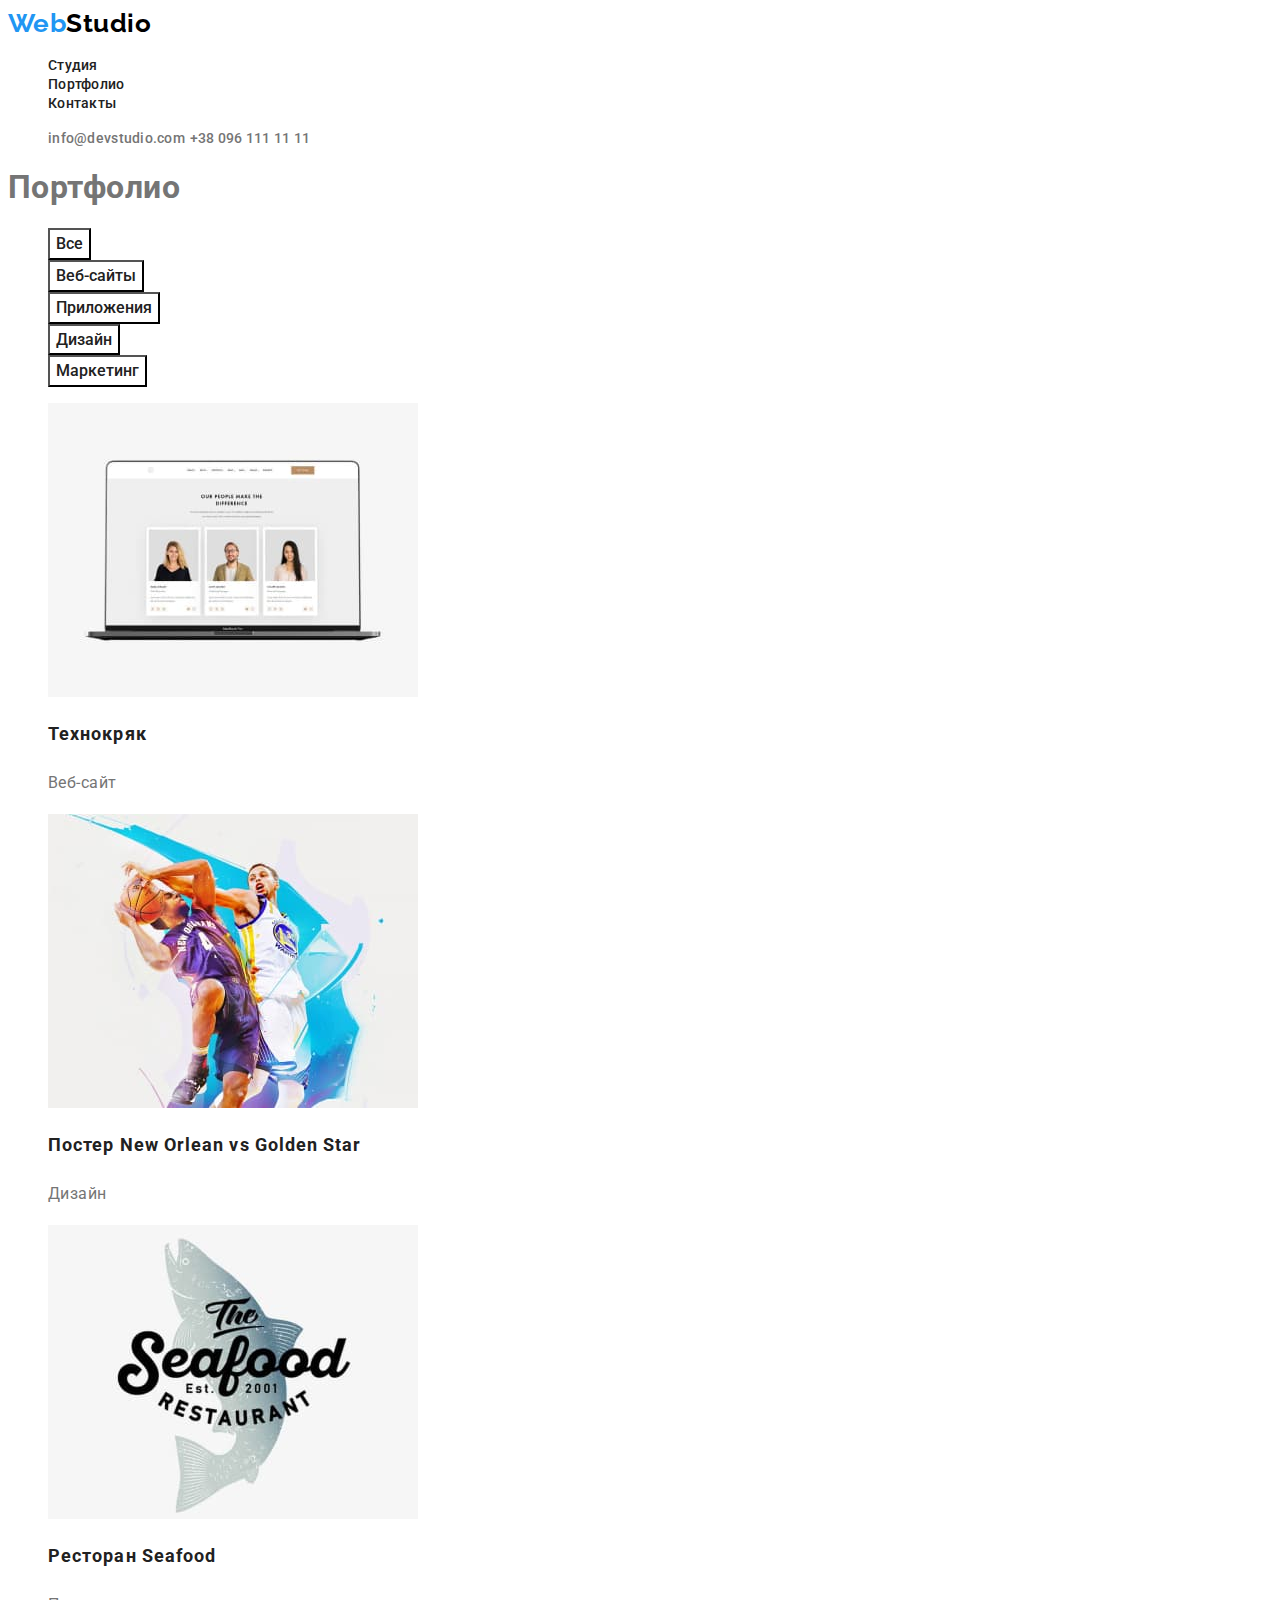
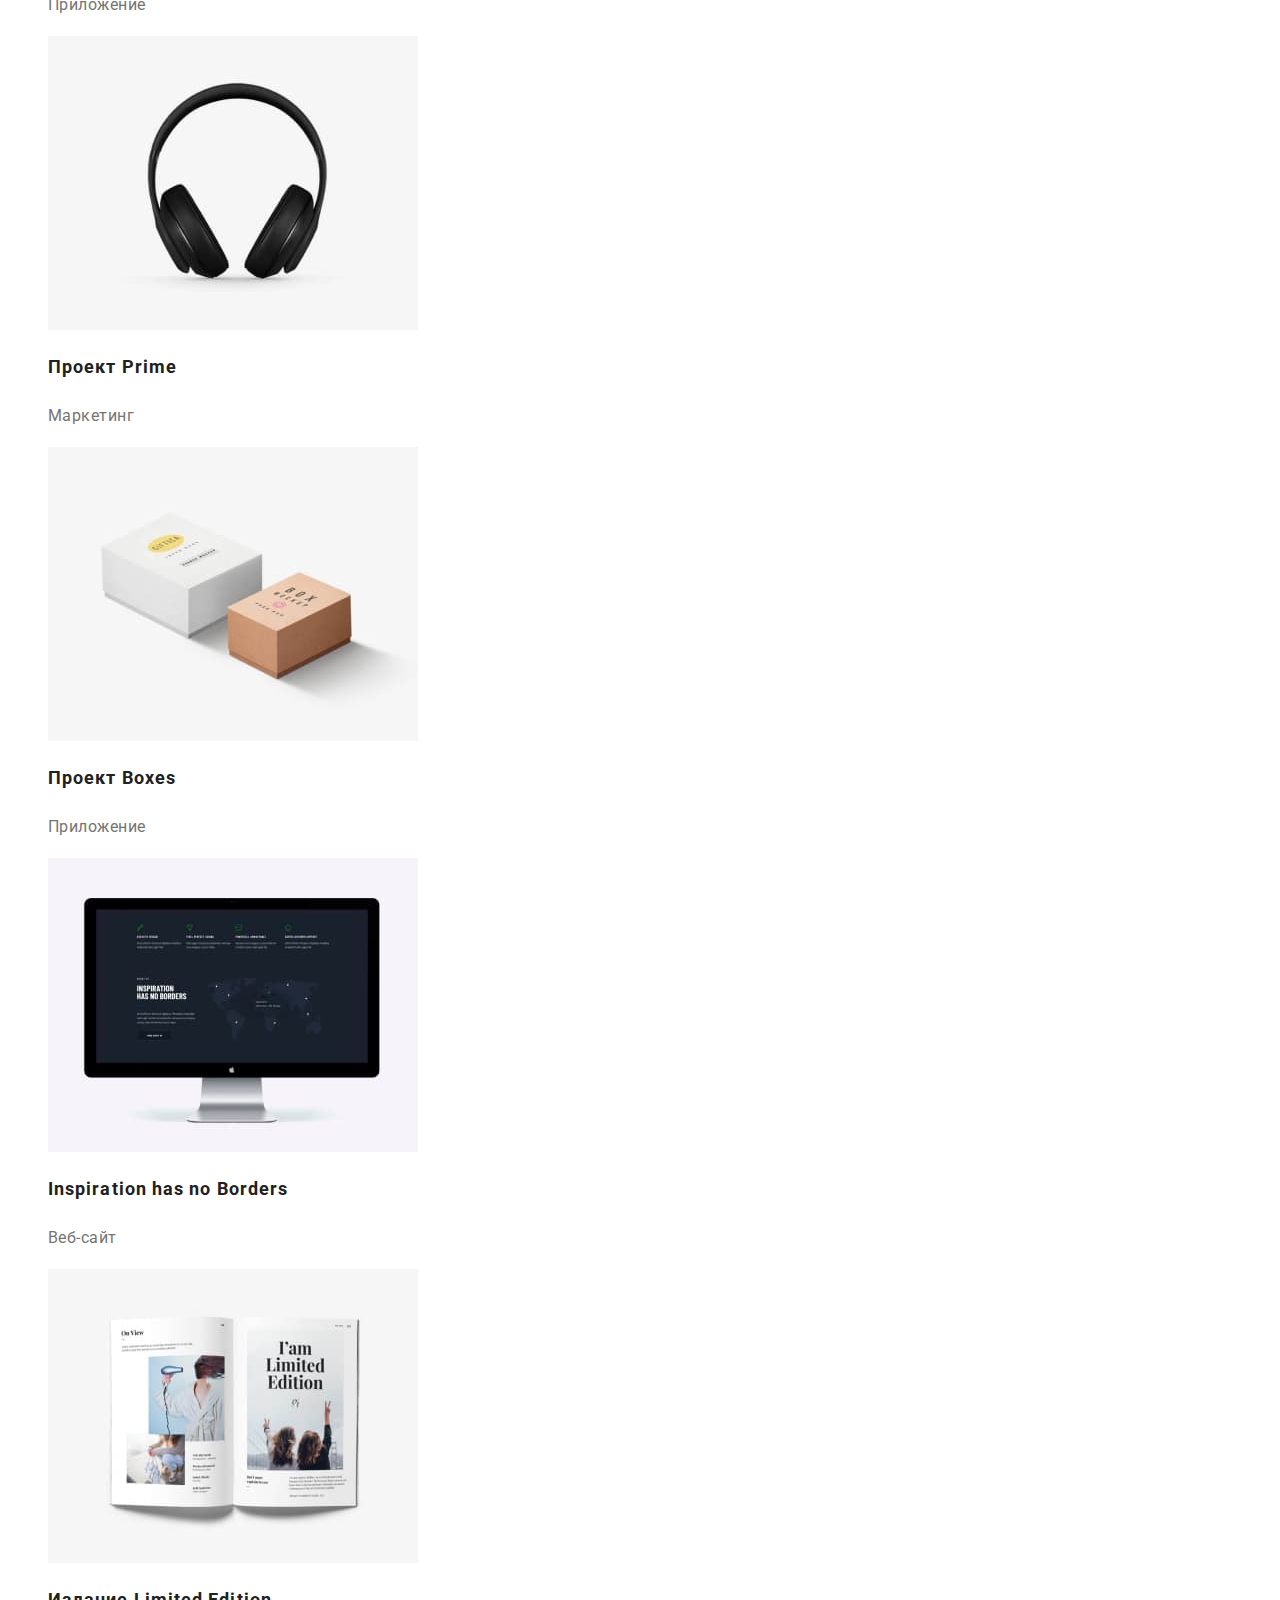
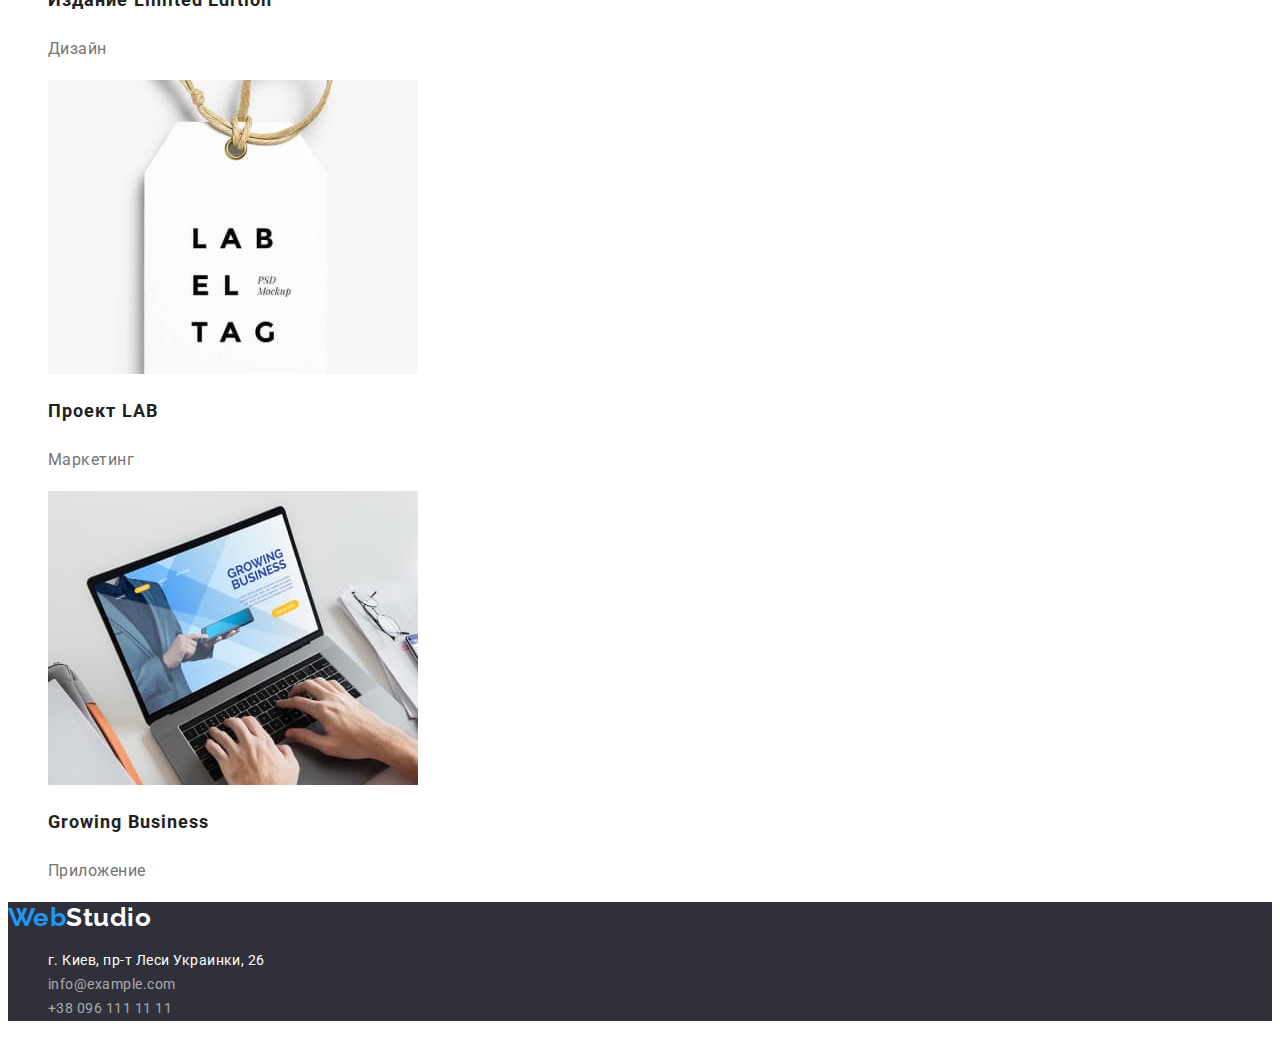
==== portfolio.html @ 88d092ef "с 2 на 3 Дз" ====
<!DOCTYPE html>
<html lang="ru">
  <head>
    <meta charset="UTF-8" />
    <meta http-equiv="X-UA-Compatible" content="IE=edge" />
    <meta name="viewport" content="width=device-width, initial-scale=1.0" />
    <title>WebStudio</title>
    <link rel="preconnect" href="https://fonts.googleapis.com" />
    <link rel="preconnect" href="https://fonts.gstatic.com" crossorigin />
    <link
      href="https://fonts.googleapis.com/css2?family=Raleway:wght@700&family=Roboto:wght@400;500;700;900&display=swap"
      rel="stylesheet"
    />
    <link rel="stylesheet" href="./css/styles.css" />
  </head>
  <body>
    <header>
      <nav>
        <a class="logo" href="./index.html">
          Web<span class="logo-header">Studio</span>
        </a>
        <ul>
          <li><a class="nav-link" href="./index.html">Студия</a></li>
          <li><a class="nav-link" href="./portfolio.html">Портфолио</a></li>
          <li><a class="nav-link" href="">Контакты</a></li>
        </ul>
      </nav>
      <ul>
        <li>
          <a class="contacts-link" href="mailto:info@devstudio.com"
            >info@devstudio.com</a
          >
          <a class="contacts-link" href="tel:+380961111111"
            >+38 096 111 11 11
          </a>
        </li>
      </ul>
    </header>
    <main>
      <section class="portfolio">
        <h1>Портфолио</h1>
        <ul>
          <li><button class="portfolio-buttons" type="button">Все</button></li>
          <li>
            <button class="portfolio-buttons" type="button">Веб-сайты</button>
          </li>
          <li>
            <button class="portfolio-buttons" type="button">Приложения</button>
          </li>
          <li>
            <button class="portfolio-buttons" type="button">Дизайн</button>
          </li>
          <li>
            <button class="portfolio-buttons" type="button">Маркетинг</button>
          </li>
        </ul>
        <ul class="works">
          <li>
            <img
              class="works-images"
              src="./img/img-portfolio1.jpg"
              alt="сайт резюме"
              width="370"
            />
            <h2 class="works-title">Технокряк</h2>
            <p class="works-text">Веб-сайт</p>
          </li>

          <li>
            <img
              class="works-images"
              src="./img/img-portfolio2.jpg"
              alt="два человека играют баскетбол"
              width="370"
            />
            <h2 class="works-title">Постер New Orlean vs Golden Star</h2>
            <p class="works-text">Дизайн</p>
          </li>

          <li>
            <img
              class="works-images"
              src="./img/img-portfolio3.jpg"
              alt="ресторан с рыбой"
              width="370"
            />
            <h2 class="works-title">Ресторан Seafood</h2>
            <p class="works-text">Приложение</p>
          </li>

          <li>
            <img
              class="works-images"
              src="./img/img-portfolio4.jpg"
              alt="наушники"
              width="370"
            />
            <h2 class="works-title">Проект Prime</h2>
            <p class="works-text">Маркетинг</p>
          </li>

          <li>
            <img
              class="works-images"
              src="./img/img-portfolio5.jpg"
              alt="две коробки"
              width="370"
            />
            <h2 class="works-title">Проект Boxes</h2>
            <p class="works-text">Приложение</p>
          </li>

          <li>
            <img
              class="works-images"
              src="./img/img-portfolio6.jpg"
              alt="монитор"
              width="370"
            />
            <h2 class="works-title">Inspiration has no Borders</h2>
            <p class="works-text">Веб-сайт</p>
          </li>

          <li>
            <img
              class="works-images"
              src="./img/img-portfolio7.jpg"
              alt="книга"
              width="370"
            />
            <h2 class="works-title">Издание Limited Edition</h2>
            <p class="works-text">Дизайн</p>
          </li>

          <li>
            <img
              class="works-images"
              src="./img/img-portfolio8.jpg"
              alt="бирка"
              width="370"
            />
            <h2 class="works-title">Проект LAB</h2>
            <p class="works-text">Маркетинг</p>
          </li>

          <li>
            <img
              class="works-images"
              src="./img/img-portfolio9.jpg"
              alt="работа за ноутбуком"
              width="370"
            />
            <h2 class="works-title">Growing Business</h2>
            <p class="works-text">Приложение</p>
          </li>
        </ul>
      </section>
    </main>
    <footer class="footer">
      <a href="/" class="logo"> Web<span class="logo-footer">Studio</span></a>
      <ul class="contacts-list list">
        <li>
          <address>
            <a
              class="footer-link"
              href="https://bit.ly/3pXMvUd"
              target="_blank"
              rel="noopener noreferrer"
              >г. Киев, пр-т Леси Украинки, 26</a
            >
          </address>
        </li>
        <li>
          <a class="footer-contacts" href="mailto:info@devstudio.com"
            >info@example.com</a
          >
        </li>
        <li>
          <a class="footer-contacts" href="tel:+380961111111"
            >+38 096 111 11 11</a
          >
        </li>
      </ul>
    </footer>
  </body>
</html>
---- css/styles.css ----
:root {
  --primary-text-color: #212121;
  --title-text-color: #757575;
  --accent-color: #2196f3;
  --primary-bg-color: #ffffff;
}

/* ---------------------------Глобальные настройки--------------------- */
body {
  background-color: #ffffff;
  color: var(--title-text-color);
  font-family: "Roboto", sans-serif;
  letter-spacing: 0.03em;
}
ul {
  list-style: none;
}

/* ---------------------------Сброс настроек списка--------------------- */

.list {
  list-style: none;
}

/* ---------------------------------Хедер----------------------------------- */

/* ----------------------Навигация (логотип)--------------------------- */

.logo {
  font-family: "Raleway";
  font-weight: 700;
  font-size: 26px;
  line-height: 1.19;
  text-decoration: none;

  color: var(--accent-color);
}

.logo-header {
  color: #000000;
}

/* ----------------------------Список страниц сайта----------------------- */

.nav-link {
  font-weight: 500;
  font-size: 14px;
  line-height: 1.14;
  letter-spacing: 0.02em;
  text-decoration: none;
  color: var(--primary-text-color);
}

.nav-link:hover,
.nav-link:focus {
  color: var(--accent-color);
}

.contacts-link {
  font-weight: 500;
  font-size: 14px;
  line-height: 1.14;
  letter-spacing: 0.02em;
  text-decoration: none;

  color: var(--title-text-color);
}
.contacts-link:hover,
.contacts-link:focus {
  color: var(--accent-color);
}
/* ---------------------------Мейн---------------------------- */

/* -----------------------------Герой------------------------------- */

.hero {
  background: #2f303a;
}

.primary-text {
  font-weight: 900;
  font-size: 44px;
  line-height: 1.36;
  text-align: center;
  letter-spacing: 0.06em;
  text-transform: uppercase;
  color: #ffffff;
}

.button {
  color: var(--primary-bg-color);
  background-color: var(--accent-color);
  font-weight: 700;
  font-size: 16px;
  line-height: 1.88;
  letter-spacing: 0.06em;
  cursor: pointer;
}

.button:hover,
.button:focus {
  background-color: #188ce8;
}

/* ---------------------------------Цытати------------------------------------ */

.quotes-list .title {
  color: var(--primary-text-color);
  font-weight: 700;
  font-size: 14px;
  line-height: 1.14;
  text-transform: uppercase;
}
.quotes-text {
  font-size: 14px;
  line-height: 1.71;

  color: #757575;
}

/* -----------------------------Чем мы заимаемся------------------------------- */
.section-title {
  font-weight: 700;
  font-size: 36px;
  line-height: 1.16;
  text-align: center;

  color: var(--primary-text-color);
}

/* ----------------------------Наша команда------------------------------- */

.team-name {
  font-weight: 500;
  font-size: 16px;
  line-height: 1.18;
  text-align: center;
  letter-spacing: 0.03em;

  color: var(--primary-text-color);
}

.team-profession {
  font-weight: 400;
  font-size: 16px;
  line-height: 1.18;
  text-align: center;
  letter-spacing: 0.03em;

  color: var(--title-text-color);
}

/* ----------------------------footer----------------------------- */

.footer {
  background-color: #2f303a;
}

.logo-footer {
  font-weight: 700;
  font-size: 26px;
  line-height: 1.19;

  color: #ffffff;
}

.footer-link {
  font-weight: 400;
  font-size: 14px;
  line-height: 1.71;
  text-decoration: none;
  font-style: normal;

  color: #ffffff;
}

.footer-contacts {
  font-weight: 400;
  font-size: 14px;
  line-height: 1.71;
  text-decoration: none;

  color: rgba(255, 255, 255, 0.6);
}
.footer-contacts:hover,
.footer-contacts:focus {
  color: var(--accent-color);
}

/* ---------------------------Портфолио--------------------------- */

.portfolio-buttons {
  font-family: "Roboto";
  font-weight: 500;
  font-size: 16px;
  line-height: 1.62;
  text-align: center;
  cursor: pointer;

  color: var(--primary-text-color);
  background: var(--primary-bg-color);
}

.portfolio-buttons:hover,
.portfolio-buttons:focus {
  color: #ffffff;
  background: var(--accent-color);
}

.works-title {
  font-size: 18px;
  line-height: 2;
  letter-spacing: 0.06em;

  color: var(--primary-text-color);
}

.works-text {
  font-size: 16px;
  line-height: 1.88;
  letter-spacing: 0.03em;

  color: var(--title-text-color);
}

/* --------------------------Footer-Portfolio-------------------------- */

.footer {
  background: #2f303a;
}
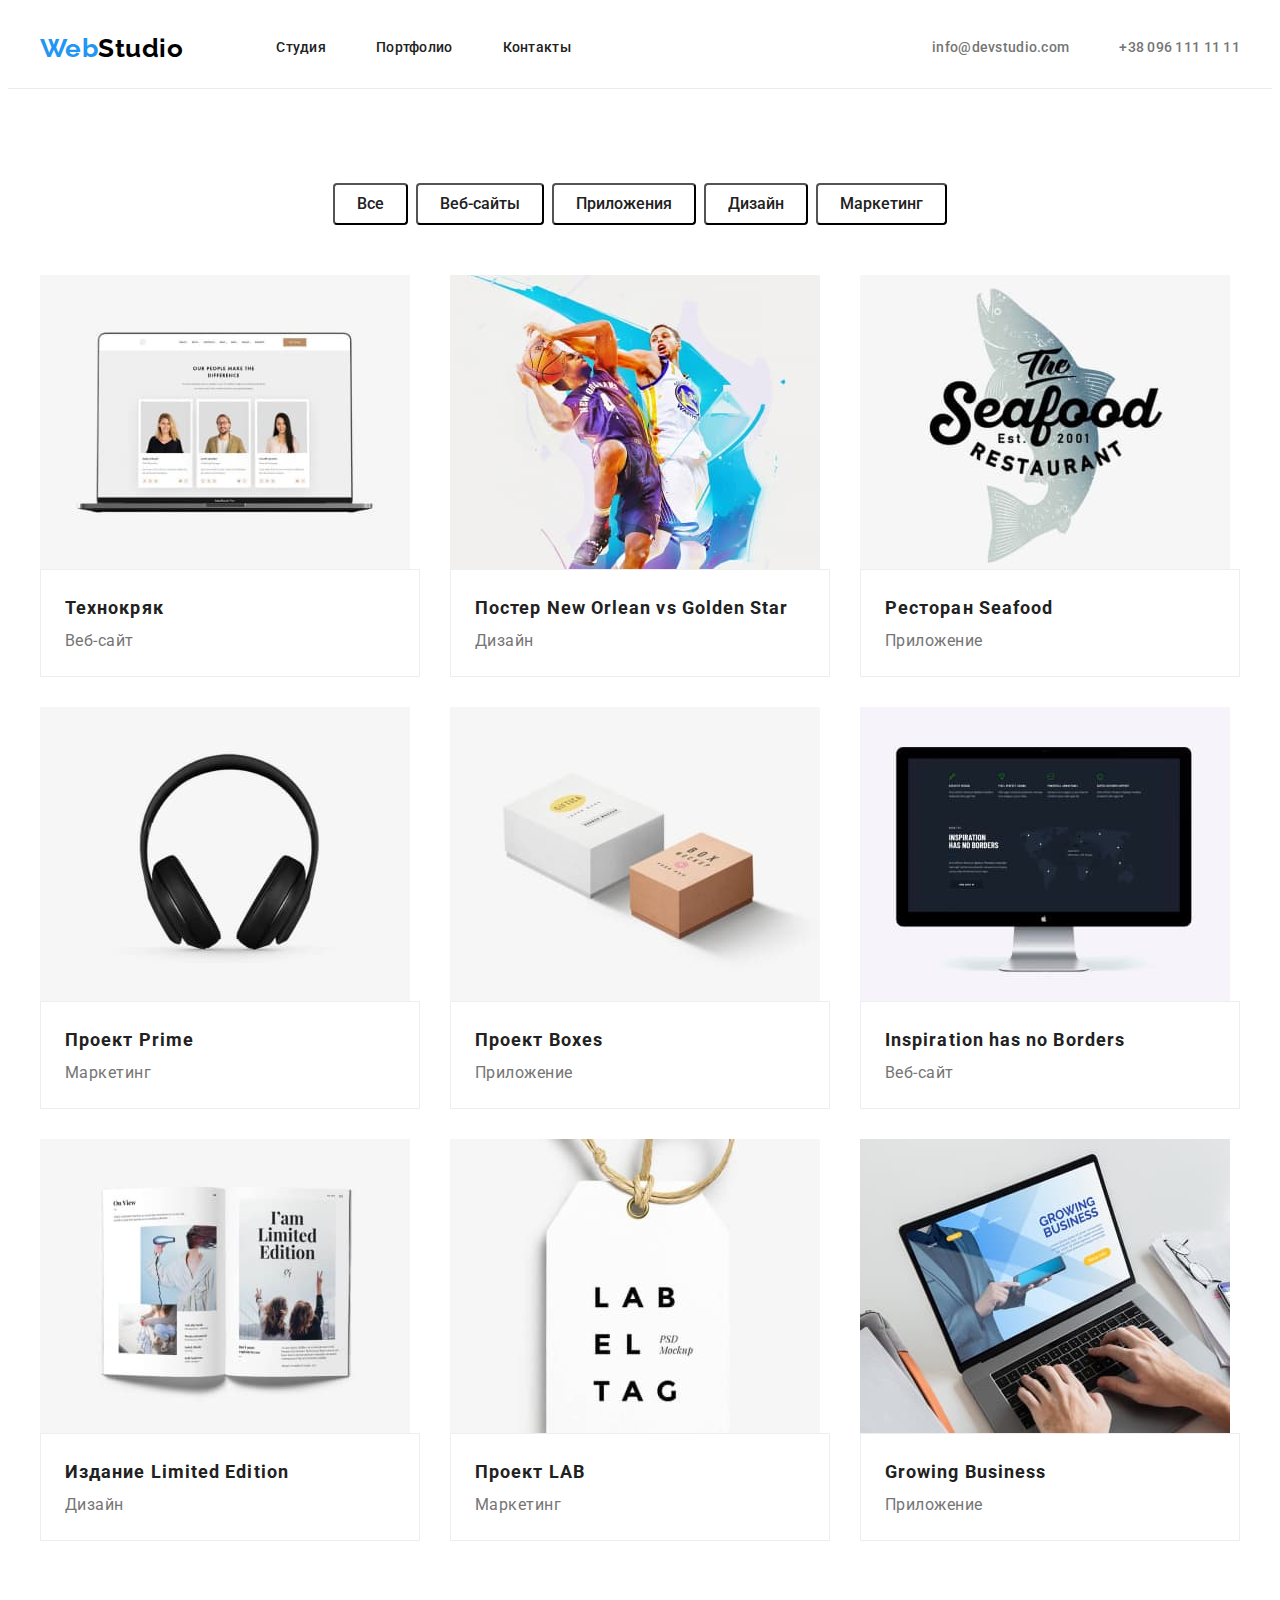
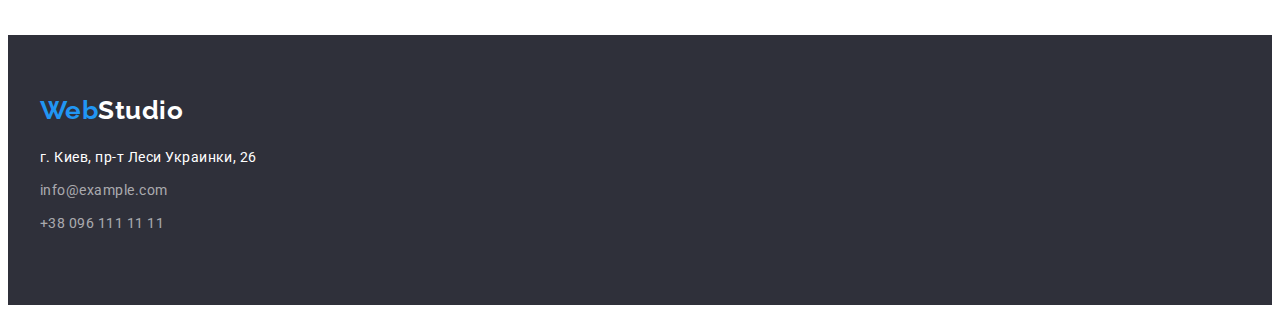
==== commit 796ae619: "HomeWork3" ====
--- a/portfolio.html
+++ b/portfolio.html
@@ -11,176 +11,218 @@
       href="https://fonts.googleapis.com/css2?family=Raleway:wght@700&family=Roboto:wght@400;500;700;900&display=swap"
       rel="stylesheet"
     />
+    <link
+      rel="stylesheet"
+      href="https://cdnjs.cloudflare.com/ajax/libs/modern-normalize/1.1.0/modern-normalize.min.css"
+      integrity="sha512-wpPYUAdjBVSE4KJnH1VR1HeZfpl1ub8YT/NKx4PuQ5NmX2tKuGu6U/JRp5y+Y8XG2tV+wKQpNHVUX03MfMFn9Q=="
+      crossorigin="anonymous"
+      referrerpolicy="no-referrer"
+    />
     <link rel="stylesheet" href="./css/styles.css" />
   </head>
   <body>
-    <header>
-      <nav>
-        <a class="logo" href="./index.html">
-          Web<span class="logo-header">Studio</span>
-        </a>
-        <ul>
-          <li><a class="nav-link" href="./index.html">Студия</a></li>
-          <li><a class="nav-link" href="./portfolio.html">Портфолио</a></li>
-          <li><a class="nav-link" href="">Контакты</a></li>
+    <header class="header">
+      <div class="container">
+        <nav class="nav">
+          <a class="logo" href="./index.html">
+            Web<span class="logo-header">Studio</span>
+          </a>
+          <ul class="site-nav">
+            <li class="item">
+              <a class="nav-link" href="./index.html">Студия</a>
+            </li>
+            <li class="item">
+              <a class="nav-link" href="./portfolio.html">Портфолио</a>
+            </li>
+            <li class="item"><a class="nav-link" href="">Контакты</a></li>
+          </ul>
+        </nav>
+        <ul class="auth-nav">
+          <li class="item">
+            <a class="contacts-link" href="mailto:info@devstudio.com"
+              >info@devstudio.com</a
+            >
+          </li>
+          <li class="item">
+            <a class="contacts-link" href="tel:+380961111111"
+              >+38 096 111 11 11
+            </a>
+          </li>
         </ul>
-      </nav>
-      <ul>
-        <li>
-          <a class="contacts-link" href="mailto:info@devstudio.com"
-            >info@devstudio.com</a
-          >
-          <a class="contacts-link" href="tel:+380961111111"
-            >+38 096 111 11 11
-          </a>
-        </li>
-      </ul>
+      </div>
     </header>
     <main>
-      <section class="portfolio">
-        <h1>Портфолио</h1>
-        <ul>
-          <li><button class="portfolio-buttons" type="button">Все</button></li>
-          <li>
-            <button class="portfolio-buttons" type="button">Веб-сайты</button>
-          </li>
-          <li>
-            <button class="portfolio-buttons" type="button">Приложения</button>
-          </li>
-          <li>
-            <button class="portfolio-buttons" type="button">Дизайн</button>
-          </li>
-          <li>
-            <button class="portfolio-buttons" type="button">Маркетинг</button>
-          </li>
-        </ul>
-        <ul class="works">
-          <li>
-            <img
-              class="works-images"
-              src="./img/img-portfolio1.jpg"
-              alt="сайт резюме"
-              width="370"
-            />
-            <h2 class="works-title">Технокряк</h2>
-            <p class="works-text">Веб-сайт</p>
-          </li>
-
-          <li>
-            <img
-              class="works-images"
-              src="./img/img-portfolio2.jpg"
-              alt="два человека играют баскетбол"
-              width="370"
-            />
-            <h2 class="works-title">Постер New Orlean vs Golden Star</h2>
-            <p class="works-text">Дизайн</p>
-          </li>
-
-          <li>
-            <img
-              class="works-images"
-              src="./img/img-portfolio3.jpg"
-              alt="ресторан с рыбой"
-              width="370"
-            />
-            <h2 class="works-title">Ресторан Seafood</h2>
-            <p class="works-text">Приложение</p>
-          </li>
-
-          <li>
-            <img
-              class="works-images"
-              src="./img/img-portfolio4.jpg"
-              alt="наушники"
-              width="370"
-            />
-            <h2 class="works-title">Проект Prime</h2>
-            <p class="works-text">Маркетинг</p>
-          </li>
-
-          <li>
-            <img
-              class="works-images"
-              src="./img/img-portfolio5.jpg"
-              alt="две коробки"
-              width="370"
-            />
-            <h2 class="works-title">Проект Boxes</h2>
-            <p class="works-text">Приложение</p>
-          </li>
-
-          <li>
-            <img
-              class="works-images"
-              src="./img/img-portfolio6.jpg"
-              alt="монитор"
-              width="370"
-            />
-            <h2 class="works-title">Inspiration has no Borders</h2>
-            <p class="works-text">Веб-сайт</p>
-          </li>
-
-          <li>
-            <img
-              class="works-images"
-              src="./img/img-portfolio7.jpg"
-              alt="книга"
-              width="370"
-            />
-            <h2 class="works-title">Издание Limited Edition</h2>
-            <p class="works-text">Дизайн</p>
-          </li>
-
-          <li>
-            <img
-              class="works-images"
-              src="./img/img-portfolio8.jpg"
-              alt="бирка"
-              width="370"
-            />
-            <h2 class="works-title">Проект LAB</h2>
-            <p class="works-text">Маркетинг</p>
-          </li>
-
-          <li>
-            <img
-              class="works-images"
-              src="./img/img-portfolio9.jpg"
-              alt="работа за ноутбуком"
-              width="370"
-            />
-            <h2 class="works-title">Growing Business</h2>
-            <p class="works-text">Приложение</p>
-          </li>
-        </ul>
+      <section class="portfolio section">
+        <div class="container">
+          <h1 class="hidden" aria-hidden="true" tabindex="-1">Портфолио</h1>
+          <ul class="portfolio-menu">
+            <li class="portfolio-item">
+              <button class="portfolio-buttons" type="button">Все</button>
+            </li>
+            <li class="portfolio-item">
+              <button class="portfolio-buttons" type="button">Веб-сайты</button>
+            </li>
+            <li class="portfolio-item">
+              <button class="portfolio-buttons" type="button">
+                Приложения
+              </button>
+            </li>
+            <li class="portfolio-item">
+              <button class="portfolio-buttons" type="button">Дизайн</button>
+            </li>
+            <li class="portfolio-item">
+              <button class="portfolio-buttons" type="button">Маркетинг</button>
+            </li>
+          </ul>
+
+          <ul class="works">
+            <li class="work-item">
+              <img
+                class="works-images"
+                src="./img/img-portfolio1.jpg"
+                alt="сайт резюме"
+                width="370"
+              />
+              <div class="works-content">
+                <h2 class="works-title">Технокряк</h2>
+                <p class="works-text">Веб-сайт</p>
+              </div>
+            </li>
+
+            <li class="work-item">
+              <img
+                class="works-images"
+                src="./img/img-portfolio2.jpg"
+                alt="два человека играют баскетбол"
+                width="370"
+              />
+              <div class="works-content">
+                <h2 class="works-title">Постер New Orlean vs Golden Star</h2>
+                <p class="works-text">Дизайн</p>
+              </div>
+            </li>
+
+            <li class="work-item">
+              <img
+                class="works-images"
+                src="./img/img-portfolio3.jpg"
+                alt="ресторан с рыбой"
+                width="370"
+              />
+              <div class="works-content">
+                <h2 class="works-title">Ресторан Seafood</h2>
+                <p class="works-text">Приложение</p>
+              </div>
+            </li>
+
+            <li class="work-item">
+              <img
+                class="works-images"
+                src="./img/img-portfolio4.jpg"
+                alt="наушники"
+                width="370"
+              />
+              <div class="works-content">
+                <h2 class="works-title">Проект Prime</h2>
+                <p class="works-text">Маркетинг</p>
+              </div>
+            </li>
+
+            <li class="work-item">
+              <img
+                class="works-images"
+                src="./img/img-portfolio5.jpg"
+                alt="две коробки"
+                width="370"
+              />
+              <div class="works-content">
+                <h2 class="works-title">Проект Boxes</h2>
+                <p class="works-text">Приложение</p>
+              </div>
+            </li>
+
+            <li class="work-item">
+              <img
+                class="works-images"
+                src="./img/img-portfolio6.jpg"
+                alt="монитор"
+                width="370"
+              />
+              <div class="works-content">
+                <h2 class="works-title">Inspiration has no Borders</h2>
+                <p class="works-text">Веб-сайт</p>
+              </div>
+            </li>
+
+            <li class="work-item">
+              <img
+                class="works-images"
+                src="./img/img-portfolio7.jpg"
+                alt="книга"
+                width="370"
+              />
+              <div class="works-content">
+                <h2 class="works-title">Издание Limited Edition</h2>
+                <p class="works-text">Дизайн</p>
+              </div>
+            </li>
+
+            <li class="work-item">
+              <img
+                class="works-images"
+                src="./img/img-portfolio8.jpg"
+                alt="бирка"
+                width="370"
+              />
+              <div class="works-content">
+                <h2 class="works-title">Проект LAB</h2>
+                <p class="works-text">Маркетинг</p>
+              </div>
+            </li>
+
+            <li class="work-item">
+              <img
+                class="works-images"
+                src="./img/img-portfolio9.jpg"
+                alt="работа за ноутбуком"
+                width="370"
+              />
+              <div class="works-content">
+                <h2 class="works-title">Growing Business</h2>
+                <p class="works-text">Приложение</p>
+              </div>
+            </li>
+          </ul>
+        </div>
       </section>
     </main>
     <footer class="footer">
-      <a href="/" class="logo"> Web<span class="logo-footer">Studio</span></a>
-      <ul class="contacts-list list">
-        <li>
-          <address>
-            <a
-              class="footer-link"
-              href="https://bit.ly/3pXMvUd"
-              target="_blank"
-              rel="noopener noreferrer"
-              >г. Киев, пр-т Леси Украинки, 26</a
+      <div class="container">
+        <a href="/" class="logo"> Web<span class="logo-footer">Studio</span></a>
+        <ul class="contacts-list list">
+          <li class="footer-item">
+            <address>
+              <a
+                class="footer-link"
+                href="https://bit.ly/3pXMvUd"
+                target="_blank"
+                rel="noopener noreferrer"
+                >г. Киев, пр-т Леси Украинки, 26</a
+              >
+            </address>
+          </li>
+          <li class="footer-item">
+            <a class="footer-contacts" href="mailto:info@devstudio.com"
+              >info@example.com</a
             >
-          </address>
-        </li>
-        <li>
-          <a class="footer-contacts" href="mailto:info@devstudio.com"
-            >info@example.com</a
-          >
-        </li>
-        <li>
-          <a class="footer-contacts" href="tel:+380961111111"
-            >+38 096 111 11 11</a
-          >
-        </li>
-      </ul>
+          </li>
+          <li class="footer-item">
+            <a class="footer-contacts" href="tel:+380961111111"
+              >+38 096 111 11 11</a
+            >
+          </li>
+        </ul>
+      </div>
     </footer>
   </body>
 </html>
--- a/css/styles.css
+++ b/css/styles.css
@@ -12,8 +12,35 @@
   font-family: "Roboto", sans-serif;
   letter-spacing: 0.03em;
 }
+
+h1,
+h2,
+h3,
+h4,
+h5,
+h6,
+p {
+  margin-top: 0;
+  margin-bottom: 0;
+}
+
 ul {
+  margin: 0;
+  padding: 0;
   list-style: none;
+}
+
+.hidden {
+  position: absolute;
+  white-space: nowrap;
+  width: 1px;
+  height: 1px;
+  overflow: hidden;
+  border: 0;
+  padding: 0;
+  clip: rect(0 0 0 0);
+  clip-path: inset(50%);
+  margin: -1px;
 }
 
 /* ---------------------------Сброс настроек списка--------------------- */
@@ -24,9 +51,26 @@
 
 /* ---------------------------------Хедер----------------------------------- */
 
+.header {
+  border-bottom: 1px solid #ececec;
+}
+
+.header .container {
+  display: flex;
+}
+
 /* ----------------------Навигация (логотип)--------------------------- */
 
+.container {
+  width: 1200px;
+  padding-left: 15px;
+  padding-right: 15px;
+  margin-left: auto;
+  margin-right: auto;
+}
+
 .logo {
+  margin-right: 93px;
   font-family: "Raleway";
   font-weight: 700;
   font-size: 26px;
@@ -42,13 +86,38 @@
 
 /* ----------------------------Список страниц сайта----------------------- */
 
+/* -------------------------------Site-nav----------------------------- */
+
+.nav {
+  display: flex;
+  align-items: center;
+}
+
+.site-nav {
+  display: flex;
+  margin-right: 50px;
+}
+
+.item + .item {
+  margin-left: 50px;
+}
+
+.site-nav .item:last-child {
+  margin-right: 0;
+}
+
 .nav-link {
+  display: block;
+  padding-top: 32px;
+  padding-bottom: 32px;
+
+  color: var(--primary-text-color);
+
   font-weight: 500;
   font-size: 14px;
   line-height: 1.14;
   letter-spacing: 0.02em;
   text-decoration: none;
-  color: var(--primary-text-color);
 }
 
 .nav-link:hover,
@@ -56,14 +125,32 @@
   color: var(--accent-color);
 }
 
+/* ---------------------------------Auth-nav----------------------------- */
+
+.auth-nav {
+  display: flex;
+  margin-left: auto;
+}
+
+.auth-nav .item + .item {
+  margin-left: 50px;
+}
+
+.auth-nav .item:last-child {
+  margin-right: 0;
+}
+
 .contacts-link {
+  display: block;
+  padding-top: 32px;
+  padding-bottom: 32px;
+
+  color: var(--title-text-color);
   font-weight: 500;
   font-size: 14px;
   line-height: 1.14;
   letter-spacing: 0.02em;
   text-decoration: none;
-
-  color: var(--title-text-color);
 }
 .contacts-link:hover,
 .contacts-link:focus {
@@ -74,10 +161,15 @@
 /* -----------------------------Герой------------------------------- */
 
 .hero {
+  padding-top: 200px;
+  padding-bottom: 200px;
+  text-align: center;
   background: #2f303a;
 }
 
 .primary-text {
+  max-width: 700px;
+  margin: 0 auto 30px;
   font-weight: 900;
   font-size: 44px;
   line-height: 1.36;
@@ -88,6 +180,8 @@
 }
 
 .button {
+  border-radius: 4px;
+
   color: var(--primary-bg-color);
   background-color: var(--accent-color);
   font-weight: 700;
@@ -104,6 +198,22 @@
 
 /* ---------------------------------Цытати------------------------------------ */
 
+.quotes {
+  padding-top: 94px;
+}
+
+.quotes-list {
+  display: flex;
+}
+
+.quotes-item {
+  width: calc((100% - 90px) / 4);
+}
+
+.quotes-item + .quotes-item {
+  margin-left: 30px;
+}
+
 .quotes-list .title {
   color: var(--primary-text-color);
   font-weight: 700;
@@ -118,8 +228,16 @@
   color: #757575;
 }
 
-/* -----------------------------Чем мы заимаемся------------------------------- */
+/* -----------------------------Чем мы занимаемся------------------------------- */
+
+.section {
+  padding-top: 94px;
+  padding-bottom: 94px;
+}
+
 .section-title {
+  margin-top: 0;
+  margin-bottom: 50px;
   font-weight: 700;
   font-size: 36px;
   line-height: 1.16;
@@ -128,9 +246,40 @@
   color: var(--primary-text-color);
 }
 
+.wedo-list {
+  display: flex;
+}
+
+.wedo-list-item {
+  width: calc((100% - 60px) / 3);
+}
+
+.wedo-list-item + .wedo-list-item {
+  margin-left: 30px;
+}
+
+.wedo-list-item > img {
+  display: block;
+  max-width: 100%;
+  height: auto;
+}
+
 /* ----------------------------Наша команда------------------------------- */
 
+.team-list {
+  display: flex;
+}
+
+.team-list-item {
+  width: calc((100% - 90px) / 4);
+}
+
+.team-list-item + .team-list-item {
+  margin-left: 30px;
+}
+
 .team-name {
+  margin-bottom: 10px;
   font-weight: 500;
   font-size: 16px;
   line-height: 1.18;
@@ -141,6 +290,7 @@
 }
 
 .team-profession {
+  margin-bottom: 30px;
   font-weight: 400;
   font-size: 16px;
   line-height: 1.18;
@@ -150,10 +300,25 @@
   color: var(--title-text-color);
 }
 
+.team-photo {
+  margin-bottom: 30px;
+}
+
 /* ----------------------------footer----------------------------- */
 
 .footer {
   background-color: #2f303a;
+  padding-top: 60px;
+  padding-bottom: 60px;
+}
+
+.footer .logo {
+  display: block;
+  margin-bottom: 20px;
+}
+
+.footer-item {
+  margin-bottom: 9px;
 }
 
 .logo-footer {
@@ -189,13 +354,27 @@
 
 /* ---------------------------Портфолио--------------------------- */
 
+.portfolio-menu {
+  display: flex;
+  border-radius: 4px;
+  justify-content: center;
+  margin-bottom: 50px;
+}
+
+.portfolio-item + .portfolio-item {
+  margin-left: 8px;
+}
+
 .portfolio-buttons {
+  display: flex;
+  padding: 6px 22px;
   font-family: "Roboto";
   font-weight: 500;
   font-size: 16px;
   line-height: 1.62;
   text-align: center;
   cursor: pointer;
+  border-radius: 4px;
 
   color: var(--primary-text-color);
   background: var(--primary-bg-color);
@@ -207,7 +386,32 @@
   background: var(--accent-color);
 }
 
+.works {
+  display: flex;
+  flex-wrap: wrap;
+  padding: 0;
+  list-style: none;
+  margin: -15px;
+}
+
+.work-item {
+  flex-basis: calc((100% - 90px) / 3);
+  margin: 15px;
+}
+
+.works-images {
+  display: block;
+  max-width: 100%;
+  height: auto;
+}
+
+.works-content {
+  padding: 20px 24px;
+  border: 1px solid #eeeeee;
+}
+
 .works-title {
+  margin-top: 0;
   font-size: 18px;
   line-height: 2;
   letter-spacing: 0.06em;
